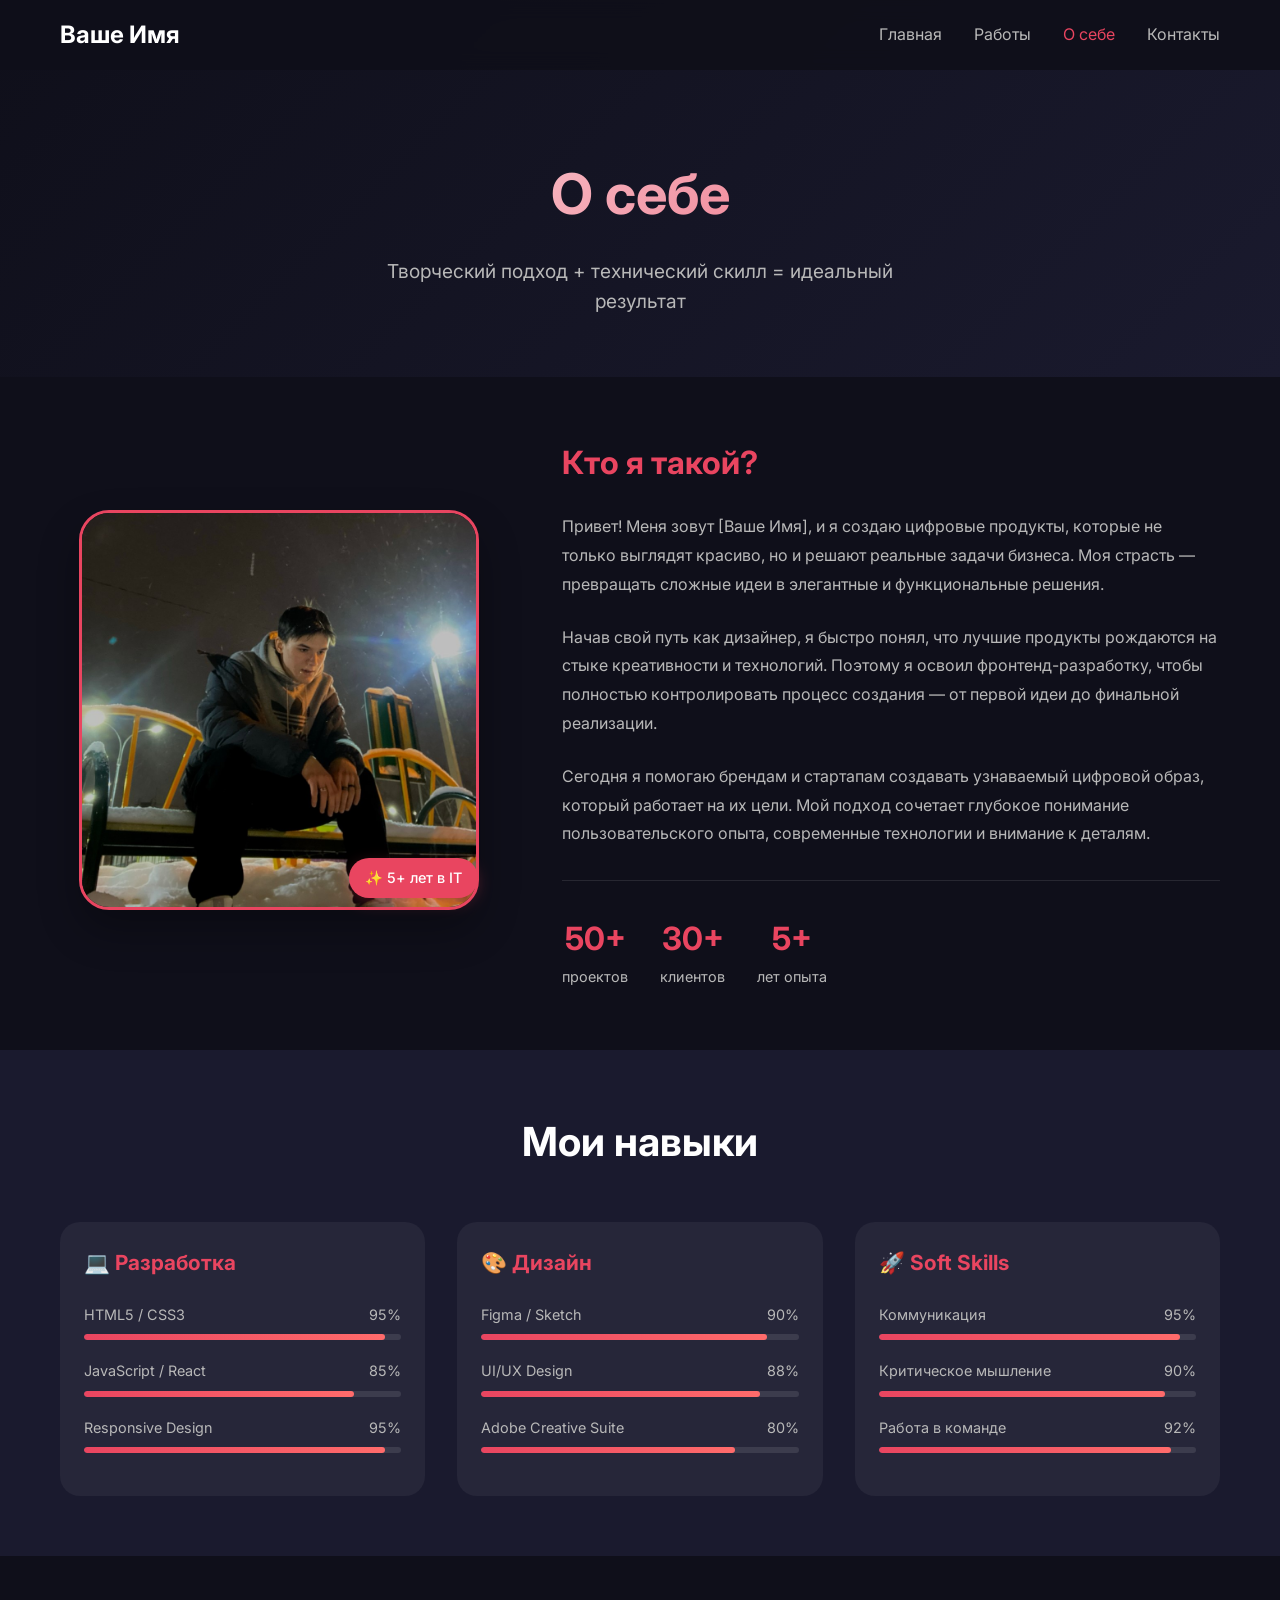
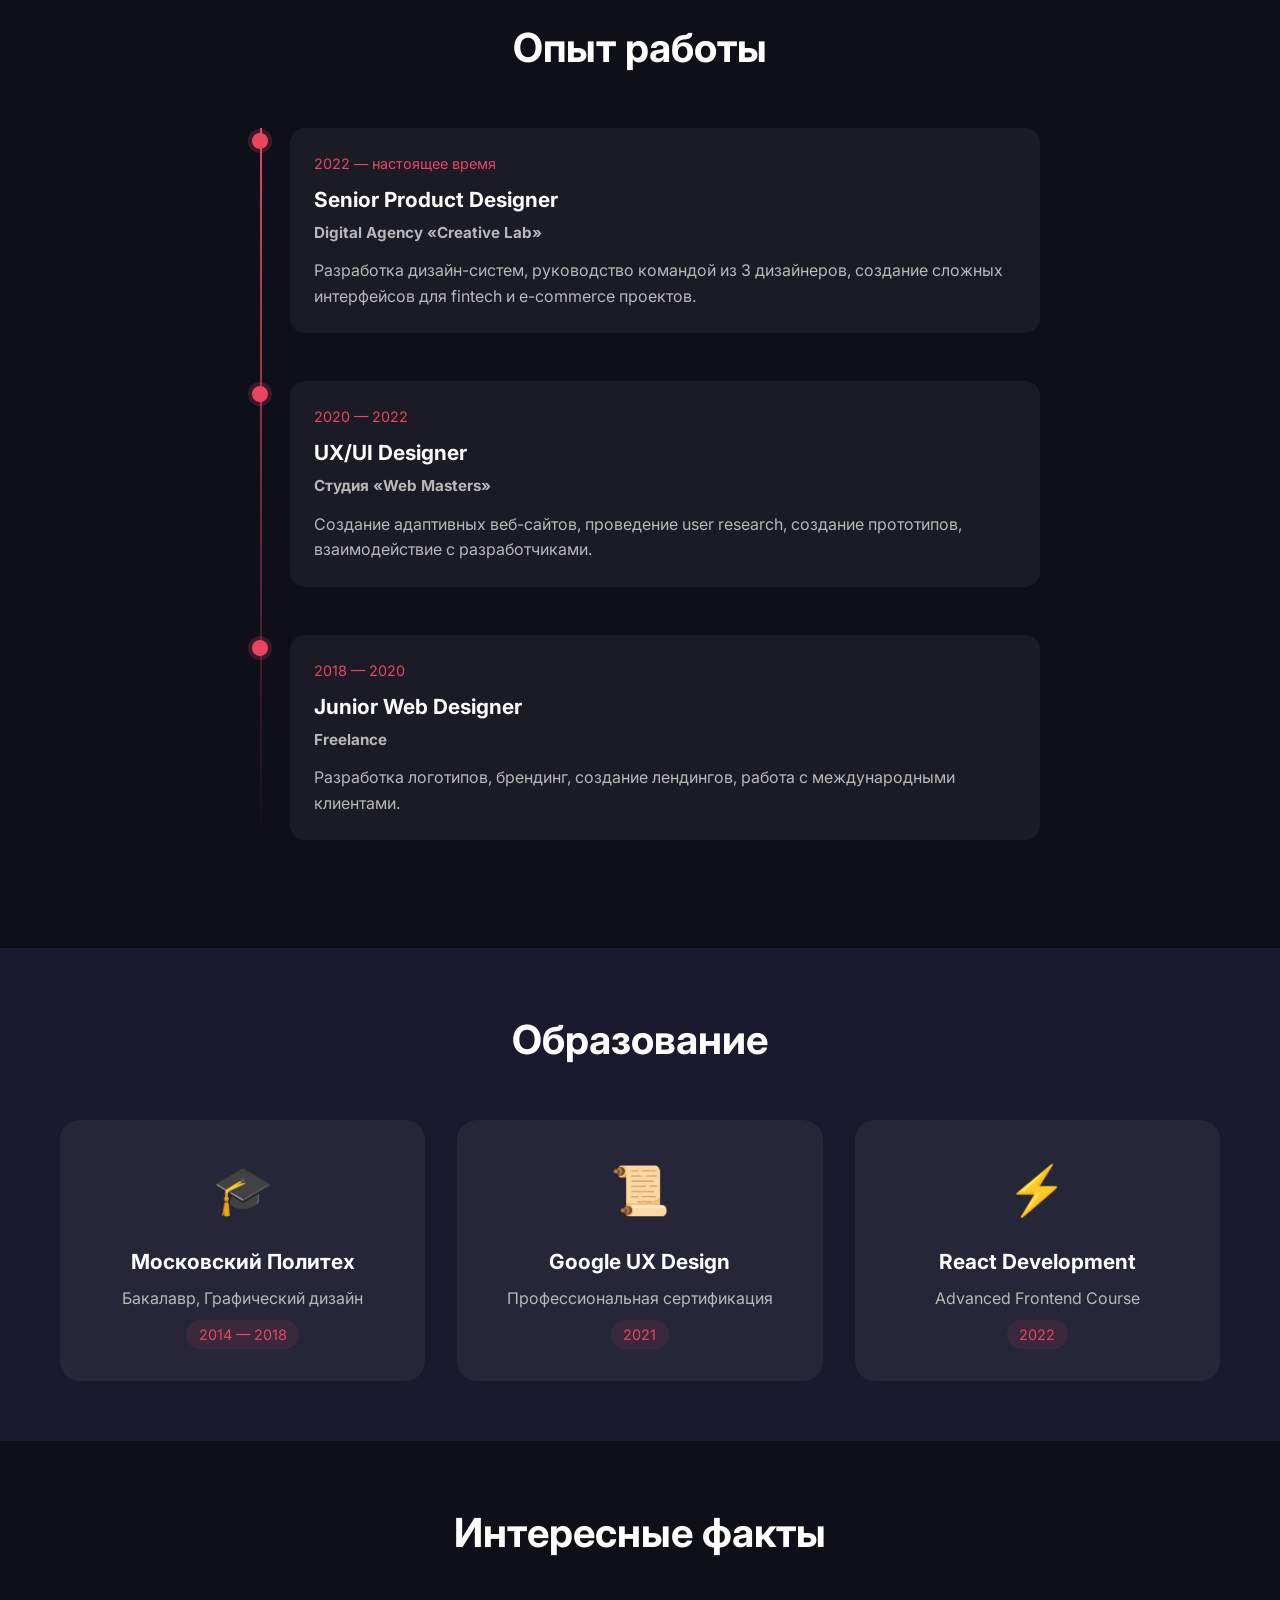
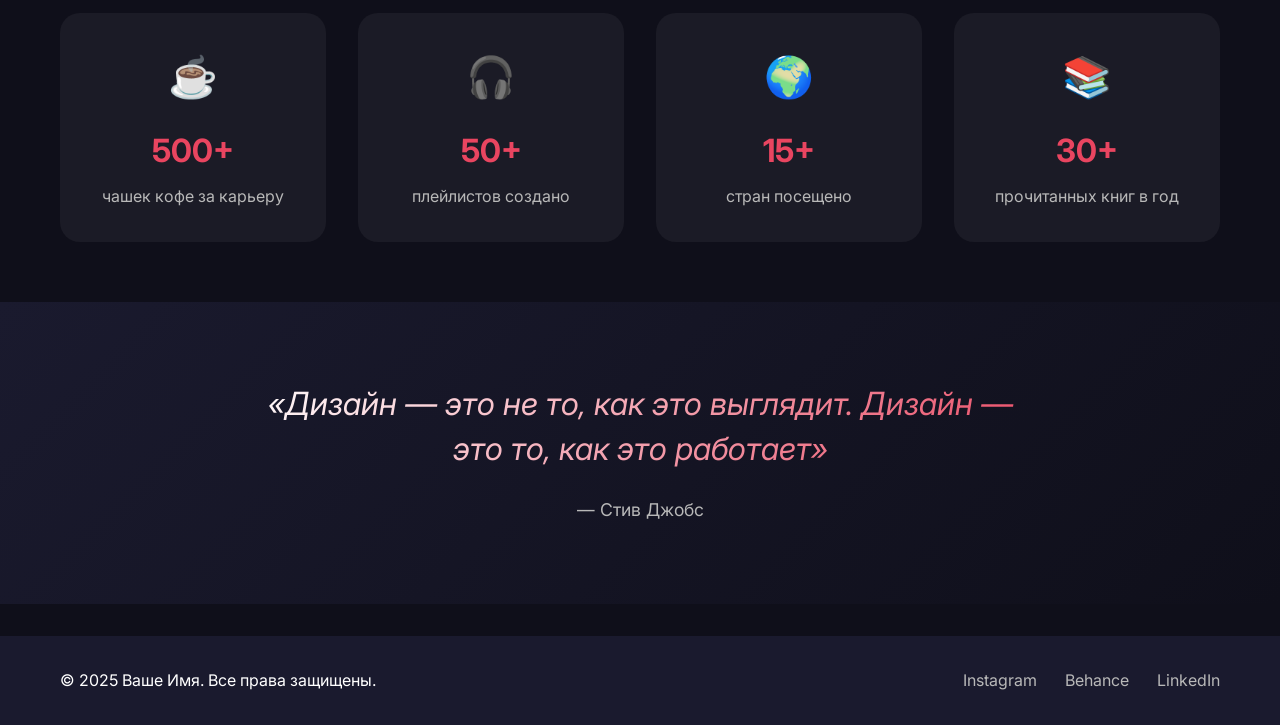
==== about.html @ 7b373ef4 "add page about" ====
<!DOCTYPE html>
<html lang="ru">
<head>
    <meta charset="UTF-8">
    <meta name="viewport" content="width=device-width, initial-scale=1.0">
    <title>О себе | Ваше портфолио</title>
    <link rel="stylesheet" href="css/style.css">
    <link href="https://fonts.googleapis.com/css2?family=Inter:wght@300;400;500;600;700&display=swap" rel="stylesheet">
</head>
<body>
    <!-- Навигация -->
    <nav class="navbar">
        <div class="container">
            <div class="nav-brand">
                <a href="index.html">Ваше Имя</a>
            </div>
            <ul class="nav-menu">
                <li><a href="index.html">Главная</a></li>
                <li><a href="portfolio.html">Работы</a></li>
                <li><a href="about.html" class="active">О себе</a></li>
                <li><a href="contacts.html">Контакты</a></li>
            </ul>
            <div class="hamburger">
                <span></span>
                <span></span>
                <span></span>
            </div>
        </div>
    </nav>

    <!-- Заголовок страницы -->
    <section class="page-header">
        <div class="container">
            <h1 class="page-title animate-text">О себе</h1>
            <p class="page-subtitle animate-text-delay">Творческий подход + технический скилл = идеальный результат</p>
        </div>
    </section>

    <!-- Биография -->
    <section class="about-bio">
        <div class="container">
            <div class="bio-grid">
                <div class="bio-image">
                    <img src="images/avatar.jpg" alt="Ваше фото">
                    <div class="bio-badge">
                        <span>✨ 5+ лет в IT</span>
                    </div>
                </div>
                <div class="bio-text">
                    <h2>Кто я такой?</h2>
                    <p>Привет! Меня зовут [Ваше Имя], и я создаю цифровые продукты, которые не только выглядят красиво, но и решают реальные задачи бизнеса. Моя страсть — превращать сложные идеи в элегантные и функциональные решения.</p>
                    <p>Начав свой путь как дизайнер, я быстро понял, что лучшие продукты рождаются на стыке креативности и технологий. Поэтому я освоил фронтенд-разработку, чтобы полностью контролировать процесс создания — от первой идеи до финальной реализации.</p>
                    <p>Сегодня я помогаю брендам и стартапам создавать узнаваемый цифровой образ, который работает на их цели. Мой подход сочетает глубокое понимание пользовательского опыта, современные технологии и внимание к деталям.</p>

                    <div class="bio-stats">
                        <div class="bio-stat">
                            <span class="bio-stat-number">50+</span>
                            <span class="bio-stat-label">проектов</span>
                        </div>
                        <div class="bio-stat">
                            <span class="bio-stat-number">30+</span>
                            <span class="bio-stat-label">клиентов</span>
                        </div>
                        <div class="bio-stat">
                            <span class="bio-stat-number">5+</span>
                            <span class="bio-stat-label">лет опыта</span>
                        </div>
                    </div>
                </div>
            </div>
        </div>
    </section>

    <!-- Навыки -->
    <section class="skills-section">
        <div class="container">
            <h2 class="section-title">Мои навыки</h2>
            <div class="skills-container">
                <div class="skills-category">
                    <h3>💻 Разработка</h3>
                    <div class="skill-item">
                        <div class="skill-info">
                            <span>HTML5 / CSS3</span>
                            <span>95%</span>
                        </div>
                        <div class="skill-bar">
                            <div class="skill-progress" style="width: 95%"></div>
                        </div>
                    </div>
                    <div class="skill-item">
                        <div class="skill-info">
                            <span>JavaScript / React</span>
                            <span>85%</span>
                        </div>
                        <div class="skill-bar">
                            <div class="skill-progress" style="width: 85%"></div>
                        </div>
                    </div>
                    <div class="skill-item">
                        <div class="skill-info">
                            <span>Responsive Design</span>
                            <span>95%</span>
                        </div>
                        <div class="skill-bar">
                            <div class="skill-progress" style="width: 95%"></div>
                        </div>
                    </div>
                </div>

                <div class="skills-category">
                    <h3>🎨 Дизайн</h3>
                    <div class="skill-item">
                        <div class="skill-info">
                            <span>Figma / Sketch</span>
                            <span>90%</span>
                        </div>
                        <div class="skill-bar">
                            <div class="skill-progress" style="width: 90%"></div>
                        </div>
                    </div>
                    <div class="skill-item">
                        <div class="skill-info">
                            <span>UI/UX Design</span>
                            <span>88%</span>
                        </div>
                        <div class="skill-bar">
                            <div class="skill-progress" style="width: 88%"></div>
                        </div>
                    </div>
                    <div class="skill-item">
                        <div class="skill-info">
                            <span>Adobe Creative Suite</span>
                            <span>80%</span>
                        </div>
                        <div class="skill-bar">
                            <div class="skill-progress" style="width: 80%"></div>
                        </div>
                    </div>
                </div>

                <div class="skills-category">
                    <h3>🚀 Soft Skills</h3>
                    <div class="skill-item">
                        <div class="skill-info">
                            <span>Коммуникация</span>
                            <span>95%</span>
                        </div>
                        <div class="skill-bar">
                            <div class="skill-progress" style="width: 95%"></div>
                        </div>
                    </div>
                    <div class="skill-item">
                        <div class="skill-info">
                            <span>Критическое мышление</span>
                            <span>90%</span>
                        </div>
                        <div class="skill-bar">
                            <div class="skill-progress" style="width: 90%"></div>
                        </div>
                    </div>
                    <div class="skill-item">
                        <div class="skill-info">
                            <span>Работа в команде</span>
                            <span>92%</span>
                        </div>
                        <div class="skill-bar">
                            <div class="skill-progress" style="width: 92%"></div>
                        </div>
                    </div>
                </div>
            </div>
        </div>
    </section>

    <!-- Опыт работы -->
    <section class="experience-section">
        <div class="container">
            <h2 class="section-title">Опыт работы</h2>
            <div class="timeline">
                <div class="timeline-item">
                    <div class="timeline-dot"></div>
                    <div class="timeline-content">
                        <div class="timeline-date">2022 — настоящее время</div>
                        <h3>Senior Product Designer</h3>
                        <h4>Digital Agency «Creative Lab»</h4>
                        <p>Разработка дизайн-систем, руководство командой из 3 дизайнеров, создание сложных интерфейсов для fintech и e-commerce проектов.</p>
                    </div>
                </div>

                <div class="timeline-item">
                    <div class="timeline-dot"></div>
                    <div class="timeline-content">
                        <div class="timeline-date">2020 — 2022</div>
                        <h3>UX/UI Designer</h3>
                        <h4>Студия «Web Masters»</h4>
                        <p>Создание адаптивных веб-сайтов, проведение user research, создание прототипов, взаимодействие с разработчиками.</p>
                    </div>
                </div>

                <div class="timeline-item">
                    <div class="timeline-dot"></div>
                    <div class="timeline-content">
                        <div class="timeline-date">2018 — 2020</div>
                        <h3>Junior Web Designer</h3>
                        <h4>Freelance</h4>
                        <p>Разработка логотипов, брендинг, создание лендингов, работа с международными клиентами.</p>
                    </div>
                </div>
            </div>
        </div>
    </section>

    <!-- Образование и сертификаты -->
    <section class="education-section">
        <div class="container">
            <h2 class="section-title">Образование</h2>
            <div class="education-grid">
                <div class="education-card">
                    <div class="education-icon">🎓</div>
                    <h3>Московский Политех</h3>
                    <p>Бакалавр, Графический дизайн</p>
                    <span class="education-year">2014 — 2018</span>
                </div>
                <div class="education-card">
                    <div class="education-icon">📜</div>
                    <h3>Google UX Design</h3>
                    <p>Профессиональная сертификация</p>
                    <span class="education-year">2021</span>
                </div>
                <div class="education-card">
                    <div class="education-icon">⚡</div>
                    <h3>React Development</h3>
                    <p>Advanced Frontend Course</p>
                    <span class="education-year">2022</span>
                </div>
            </div>
        </div>
    </section>

    <!-- Интересные факты -->
    <section class="facts-section">
        <div class="container">
            <h2 class="section-title">Интересные факты</h2>
            <div class="facts-grid">
                <div class="fact-card">
                    <div class="fact-icon">☕</div>
                    <div class="fact-number">500+</div>
                    <p>чашек кофе за карьеру</p>
                </div>
                <div class="fact-card">
                    <div class="fact-icon">🎧</div>
                    <div class="fact-number">50+</div>
                    <p>плейлистов создано</p>
                </div>
                <div class="fact-card">
                    <div class="fact-icon">🌍</div>
                    <div class="fact-number">15+</div>
                    <p>стран посещено</p>
                </div>
                <div class="fact-card">
                    <div class="fact-icon">📚</div>
                    <div class="fact-number">30+</div>
                    <p>прочитанных книг в год</p>
                </div>
            </div>
        </div>
    </section>

    <!-- Цитата -->
    <section class="quote-section">
        <div class="container">
            <div class="quote-block">
                <p class="quote-text">«Дизайн — это не то, как это выглядит. Дизайн — это то, как это работает»</p>
                <p class="quote-author">— Стив Джобс</p>
            </div>
        </div>
    </section>

    <!-- Подвал -->
    <footer class="footer">
        <div class="container">
            <div class="footer-content">
                <p>&copy; 2025 Ваше Имя. Все права защищены.</p>
                <div class="social-links">
                    <a href="#" target="_blank">Instagram</a>
                    <a href="#" target="_blank">Behance</a>
                    <a href="#" target="_blank">LinkedIn</a>
                </div>
            </div>
        </div>
    </footer>

    <script src="js/main.js"></script>
</body>
</html>
---- css/style.css ----
* {
    margin: 0;
    padding: 0;
    box-sizing: border-box;
}

:root {
    --primary-dark: #1a1a2e;
    --primary-light: #16213e;
    --accent: #e94560;
    --accent-light: #ff6b6b;
    --text-primary: #ffffff;
    --text-secondary: #b8b8b8;
    --bg-dark: #0f0f1a;
    --bg-card: rgba(255, 255, 255, 0.05);
}

body {
    font-family: 'Inter', sans-serif;
    background: var(--bg-dark);
    color: var(--text-primary);
    line-height: 1.6;
    overflow-x: hidden;
}

.container {
    max-width: 1200px;
    margin: 0 auto;
    padding: 0 20px;
}

/* ========== НАВИГАЦИЯ ========== */
.navbar {
    position: fixed;
    top: 0;
    width: 100%;
    background: rgba(15, 15, 26, 0.95);
    backdrop-filter: blur(10px);
    z-index: 1000;
    padding: 1rem 0;
}

    .navbar .container {
        display: flex;
        justify-content: space-between;
        align-items: center;
    }

.nav-brand a {
    color: var(--text-primary);
    font-size: 1.5rem;
    font-weight: 700;
    text-decoration: none;
}

.nav-menu {
    display: flex;
    list-style: none;
    gap: 2rem;
}

    .nav-menu a {
        color: var(--text-secondary);
        text-decoration: none;
        transition: color 0.3s ease;
    }

        .nav-menu a:hover,
        .nav-menu a.active {
            color: var(--accent);
        }

.hamburger {
    display: none;
    flex-direction: column;
    cursor: pointer;
}

    .hamburger span {
        width: 25px;
        height: 3px;
        background: var(--text-primary);
        margin: 3px 0;
        transition: 0.3s;
    }

/* ========== ГЕРОЙ СЕКЦИЯ ========== */
.hero {
    min-height: 100vh;
    display: flex;
    align-items: center;
    padding-top: 80px;
    background: linear-gradient(135deg, var(--bg-dark) 0%, var(--primary-dark) 100%);
    position: relative;
    overflow: hidden;
}

    /* Декоративный фон */
    .hero::before {
        content: '';
        position: absolute;
        width: 300px;
        height: 300px;
        background: radial-gradient(circle, var(--accent) 0%, transparent 70%);
        opacity: 0.05;
        top: -150px;
        right: -150px;
        border-radius: 50%;
    }

    .hero::after {
        content: '';
        position: absolute;
        width: 500px;
        height: 500px;
        background: radial-gradient(circle, var(--accent) 0%, transparent 70%);
        opacity: 0.03;
        bottom: -250px;
        left: -250px;
        border-radius: 50%;
    }

.hero-content {
    display: grid;
    grid-template-columns: 1fr 1fr;
    gap: 4rem;
    align-items: center;
    position: relative;
    z-index: 1;
}

/* Бейдж */
.hero-badge {
    display: inline-block;
    margin-bottom: 1.5rem;
}

    .hero-badge span {
        background: rgba(233, 69, 96, 0.15);
        padding: 0.5rem 1rem;
        border-radius: 50px;
        font-size: 0.9rem;
        color: var(--accent);
        border: 1px solid rgba(233, 69, 96, 0.3);
    }

.hero-text h1 {
    font-size: 3.5rem;
    margin-bottom: 1rem;
}

.highlight {
    color: var(--accent);
    position: relative;
    display: inline-block;
}

    .highlight::after {
        content: '';
        position: absolute;
        bottom: 5px;
        left: 0;
        width: 100%;
        height: 8px;
        background: var(--accent);
        opacity: 0.3;
        border-radius: 4px;
    }

.hero-text h2 {
    font-size: 1.8rem;
    color: var(--text-secondary);
    margin-bottom: 1rem;
}

.hero-text p {
    font-size: 1.2rem;
    color: var(--text-secondary);
    margin-bottom: 2rem;
    line-height: 1.6;
}

/* Информация */
.hero-info {
    display: flex;
    gap: 2rem;
    flex-wrap: wrap;
    margin-bottom: 2rem;
    padding: 1rem 0;
    border-top: 1px solid rgba(255, 255, 255, 0.1);
    border-bottom: 1px solid rgba(255, 255, 255, 0.1);
}

.info-item {
    display: flex;
    gap: 0.5rem;
    font-size: 0.95rem;
}

.info-label {
    color: var(--text-secondary);
}

.info-value {
    color: var(--text-primary);
    font-weight: 500;
}

.status {
    color: #4caf50;
    position: relative;
    padding-left: 1rem;
}

    .status::before {
        content: '';
        position: absolute;
        left: 0;
        top: 50%;
        transform: translateY(-50%);
        width: 6px;
        height: 6px;
        background: #4caf50;
        border-radius: 50%;
        animation: pulse 2s infinite;
    }

@keyframes pulse {
    0% {
        box-shadow: 0 0 0 0 rgba(76, 175, 80, 0.7);
    }

    70% {
        box-shadow: 0 0 0 6px rgba(76, 175, 80, 0);
    }

    100% {
        box-shadow: 0 0 0 0 rgba(76, 175, 80, 0);
    }
}

/* Фото */
.hero-image {
    position: relative;
    display: flex;
    justify-content: center;
    align-items: center;
}

.image-wrapper {
    position: relative;
    display: inline-block;
}

.profile-image {
    width: 100%;
    max-width: 500px;
    height: auto;
    border-radius: 50%;
    box-shadow: 0 20px 40px rgba(0, 0, 0, 0.4);
    border: 4px solid var(--accent);
    transition: transform 0.3s ease, box-shadow 0.3s ease;
    position: relative;
    z-index: 2;
}

    .profile-image:hover {
        transform: scale(1.02);
        box-shadow: 0 25px 50px rgba(233, 69, 96, 0.2);
    }

.status-ring {
    position: absolute;
    top: 50%;
    left: 50%;
    transform: translate(-50%, -50%);
    width: calc(100% + 20px);
    height: calc(100% + 20px);
    border-radius: 50%;
    border: 2px solid rgba(233, 69, 96, 0.3);
    animation: ringPulse 2s infinite;
    pointer-events: none;
}

@keyframes ringPulse {
    0% {
        transform: translate(-50%, -50%) scale(1);
        opacity: 1;
    }

    100% {
        transform: translate(-50%, -50%) scale(1.1);
        opacity: 0;
    }
}

/* Плавающие элементы */
.floating-elements {
    position: absolute;
    top: 0;
    left: 0;
    width: 100%;
    height: 100%;
    pointer-events: none;
}

.float-item {
    position: absolute;
    font-size: 2rem;
    animation: float 3s ease-in-out infinite;
    opacity: 0.6;
}

@keyframes float {
    0%, 100% {
        transform: translateY(0) rotate(0deg);
    }

    50% {
        transform: translateY(-15px) rotate(5deg);
    }
}

/* Социальные ссылки в герое */
.hero-social {
    display: flex;
    padding: 16px;
    align-items: center;
    gap: 1rem;
    flex-wrap: wrap;
}

.social-label {
    color: var(--text-secondary);
    font-size: 0.9rem;
}

.social-icons {
    display: flex;
    gap: 1rem;
}

.social-icon {
    width: 36px;
    height: 36px;
    display: flex;
    align-items: center;
    justify-content: center;
    background: rgba(255, 255, 255, 0.1);
    border-radius: 50%;
    transition: all 0.3s ease;
    color: var(--text-primary);
}

    .social-icon:hover {
        background: var(--accent);
        transform: translateY(-3px);
    }

/* Скролл индикатор */
.scroll-indicator {
    position: absolute;
    bottom: 30px;
    left: 50%;
    transform: translateX(-50%);
    text-align: center;
    z-index: 1;
}

    .scroll-indicator span {
        display: block;
        font-size: 0.8rem;
        color: var(--text-secondary);
        margin-bottom: 8px;
    }

.scroll-mouse {
    width: 26px;
    height: 40px;
    border: 2px solid var(--text-secondary);
    border-radius: 20px;
    margin: 0 auto;
    position: relative;
}

.scroll-wheel {
    width: 4px;
    height: 8px;
    background: var(--accent);
    border-radius: 2px;
    position: absolute;
    top: 8px;
    left: 50%;
    transform: translateX(-50%);
    animation: scrollWheel 2s infinite;
}

@keyframes scrollWheel {
    0% {
        opacity: 1;
        transform: translateX(-50%) translateY(0);
    }

    100% {
        opacity: 0;
        transform: translateX(-50%) translateY(15px);
    }
}

/* ========== КНОПКИ ========== */
.btn {
    display: inline-flex;
    align-items: center;
    gap: 0.5rem;
    padding: 12px 30px;
    border-radius: 8px;
    text-decoration: none;
    font-weight: 500;
    transition: all 0.3s ease;
    margin-right: 1rem;
}

.btn-primary {
    background: var(--accent);
    color: var(--text-primary);
}

    .btn-primary:hover {
        background: var(--accent-light);
        transform: translateY(-2px);
        box-shadow: 0 5px 15px rgba(233, 69, 96, 0.3);
    }

.btn-icon {
    transition: transform 0.3s ease;
}

.btn-primary:hover .btn-icon {
    transform: translateX(5px);
}

.btn-secondary {
    border: 2px solid var(--accent);
    color: var(--text-primary);
    background: transparent;
}

    .btn-secondary:hover {
        background: var(--accent);
        transform: translateY(-2px);
    }

/* ========== СТАТИСТИКА ========== */
.highlights {
    padding: 4rem 0;
    background: var(--primary-dark);
}

.stats-grid {
    display: grid;
    grid-template-columns: repeat(auto-fit, minmax(200px, 1fr));
    gap: 2rem;
    text-align: center;
}

.stat-card {
    padding: 2rem;
    background: var(--bg-card);
    border-radius: 10px;
    transition: transform 0.3s ease;
}

    .stat-card:hover {
        transform: translateY(-5px);
    }

.stat-number {
    font-size: 2.5rem;
    font-weight: 700;
    color: var(--accent);
}

.stat-label {
    color: var(--text-secondary);
    margin-top: 0.5rem;
}

/* ========== РАБОТЫ ========== */
.recent-works {
    padding: 5rem 0;
}

.section-title {
    text-align: center;
    font-size: 2.5rem;
    margin-bottom: 3rem;
    color: var(--text-primary);
}

.works-grid {
    display: grid;
    grid-template-columns: repeat(auto-fit, minmax(300px, 1fr));
    gap: 2rem;
}

.work-card {
    background: var(--bg-card);
    border-radius: 10px;
    overflow: hidden;
    transition: transform 0.3s ease;
}

    .work-card:hover {
        transform: translateY(-5px);
    }

.work-image img {
    width: 100%;
    height: 250px;
    object-fit: cover;
}

.work-info {
    padding: 1.5rem;
}

    .work-info h3 {
        margin-bottom: 0.5rem;
    }

    .work-info p {
        color: var(--text-secondary);
        margin-bottom: 1rem;
    }

.work-link {
    color: var(--accent);
    text-decoration: none;
    font-weight: 500;
}

/* ========== ФУТЕР ========== */
.footer {
    background: var(--primary-dark);
    padding: 2rem 0;
    margin-top: 2rem;
}

.footer-content {
    display: flex;
    justify-content: space-between;
    align-items: center;
    flex-wrap: wrap;
    gap: 1rem;
}

.social-links a {
    color: var(--text-secondary);
    text-decoration: none;
    margin-left: 1.5rem;
    transition: color 0.3s ease;
}

    .social-links a:hover {
        color: var(--accent);
    }

/* ========== АНИМАЦИИ ========== */
@keyframes fadeInUp {
    from {
        opacity: 0;
        transform: translateY(30px);
    }

    to {
        opacity: 1;
        transform: translateY(0);
    }
}

.animate-text {
    animation: fadeInUp 0.8s ease forwards;
}

.animate-text-delay {
    animation: fadeInUp 0.8s ease 0.2s forwards;
    opacity: 0;
    animation-fill-mode: forwards;
}

.animate-text-delay-2 {
    animation: fadeInUp 0.8s ease 0.4s forwards;
    opacity: 0;
    animation-fill-mode: forwards;
}

/* ========== АДАПТИВНОСТЬ ========== */
@media (max-width: 968px) {
    .hero-content {
        grid-template-columns: 1fr;
        gap: 3rem;
        text-align: center;
    }

    .hero-text h1 {
        font-size: 2.8rem;
    }

    .hero-text h2 {
        font-size: 1.5rem;
    }

    .hero-info {
        justify-content: center;
    }

    .hero-buttons {
        justify-content: center;
    }

    .hero-social {
        justify-content: center;
    }

    .profile-image {
        max-width: 380px;
    }

    .floating-elements {
        display: none;
    }
}

@media (max-width: 768px) {
    .nav-menu {
        position: fixed;
        left: -100%;
        top: 70px;
        flex-direction: column;
        background: var(--bg-dark);
        width: 100%;
        text-align: center;
        transition: 0.3s;
        padding: 2rem 0;
        gap: 1.5rem;
    }

        .nav-menu.active {
            left: 0;
        }

    .hamburger {
        display: flex;
    }

    .hero-content {
        gap: 2rem;
    }

    .hero-text h1 {
        font-size: 2.5rem;
    }

    .hero-text h2 {
        font-size: 1.4rem;
    }

    .hero-text p {
        font-size: 1rem;
    }

    .hero-info {
        flex-direction: column;
        align-items: center;
        gap: 0.8rem;
    }

    .profile-image {
        max-width: 350px;
    }

    .hero-buttons {
        display: flex;
        flex-direction: column;
        gap: 1rem;
        align-items: center;
    }

    .btn {
        margin-right: 0;
        width: 200px;
        text-align: center;
        justify-content: center;
    }

    .scroll-indicator {
        display: none;
    }

    .footer-content {
        flex-direction: column;
        text-align: center;
    }

    .social-links a {
        margin: 0 0.75rem;
    }
}

@media (max-width: 480px) {
    .profile-image {
        max-width: 280px;
    }

    .hero-text h1 {
        font-size: 2rem;
    }

    .hero-text h2 {
        font-size: 1.2rem;
    }
    
    .section-title {
        font-size: 2rem;
    }
}
/* Фиксируем высоту для картинок, чтобы не было провисаний */
.work-image {
    position: relative;
    background: var(--bg-card);
    overflow: hidden;
}

    .work-image img {
        width: 100%;
        height: 250px;
        object-fit: cover;
        display: block;
        transition: transform 0.5s ease;
    }

    /* Скелетон загрузки */
    .work-image.loading {
        background: linear-gradient(90deg, var(--bg-card) 0%, rgba(255,255,255,0.1) 50%, var(--bg-card) 100%);
        background-size: 200% 100%;
        animation: shimmer 1.5s infinite;
    }

@keyframes shimmer {
    0% {
        background-position: 200% 0;
    }

    100% {
        background-position: -200% 0;
    }
}
/* ========== СТРАНИЦА КОНТАКТОВ ========== */
.page-header {
    padding: 150px 0 60px;
    text-align: center;
    background: linear-gradient(135deg, var(--bg-dark) 0%, var(--primary-dark) 100%);
}

.page-title {
    font-size: 3.5rem;
    margin-bottom: 1rem;
    background: linear-gradient(135deg, var(--text-primary), var(--accent));
    -webkit-background-clip: text;
    background-clip: text;
    color: transparent;
}

.page-subtitle {
    font-size: 1.2rem;
    color: var(--text-secondary);
    max-width: 600px;
    margin: 0 auto;
}

.contacts-section {
    padding: 80px 0;
}

.contacts-grid {
    display: grid;
    grid-template-columns: 1fr 1.5fr;
    gap: 4rem;
}

/* Контактные карточки */
.contacts-info {
    display: flex;
    flex-direction: column;
    gap: 2rem;
}

.info-card {
    background: var(--bg-card);
    border-radius: 20px;
    padding: 1.8rem;
    transition: all 0.3s ease;
    backdrop-filter: blur(10px);
    border: 1px solid rgba(255, 255, 255, 0.05);
}

    .info-card:hover {
        transform: translateY(-5px);
        border-color: rgba(233, 69, 96, 0.3);
        box-shadow: 0 10px 30px rgba(0, 0, 0, 0.2);
    }

.info-icon {
    font-size: 2.5rem;
    margin-bottom: 1rem;
}

.info-card h3 {
    font-size: 1.4rem;
    margin-bottom: 0.8rem;
    color: var(--accent);
}

.info-card p, .info-card a {
    color: var(--text-secondary);
    text-decoration: none;
    line-height: 1.6;
}

    .info-card a:hover {
        color: var(--accent);
    }

.contacts-social {
    display: flex;
    flex-wrap: wrap;
    gap: 1rem;
    margin-top: 0.5rem;
}

.contact-social-link {
    background: rgba(255, 255, 255, 0.05);
    padding: 0.4rem 1rem;
    border-radius: 30px;
    font-size: 0.9rem;
    transition: all 0.3s ease;
}

    .contact-social-link:hover {
        background: var(--accent);
        color: white !important;
    }

/* Форма */
.contact-form-wrapper {
    background: var(--bg-card);
    border-radius: 30px;
    padding: 2.5rem;
    backdrop-filter: blur(10px);
    border: 1px solid rgba(255, 255, 255, 0.05);
}

.contact-form h2 {
    font-size: 2rem;
    margin-bottom: 2rem;
    text-align: center;
}

.form-group {
    position: relative;
    margin-bottom: 2rem;
}

    .form-group input,
    .form-group textarea {
        width: 100%;
        padding: 1rem 0.5rem 0.5rem;
        background: transparent;
        border: none;
        border-bottom: 2px solid rgba(255, 255, 255, 0.1);
        color: var(--text-primary);
        font-size: 1rem;
        transition: all 0.3s ease;
        outline: none;
    }

    .form-group textarea {
        resize: vertical;
        min-height: 80px;
    }

    .form-group label {
        position: absolute;
        left: 0.5rem;
        top: 1rem;
        color: var(--text-secondary);
        font-size: 1rem;
        transition: all 0.3s ease;
        pointer-events: none;
    }

    .form-group input:focus ~ label,
    .form-group input:valid ~ label,
    .form-group textarea:focus ~ label,
    .form-group textarea:valid ~ label {
        top: -0.5rem;
        font-size: 0.8rem;
        color: var(--accent);
    }

    .form-group input:focus,
    .form-group textarea:focus {
        border-bottom-color: var(--accent);
    }

.submit-btn {
    width: 100%;
    justify-content: center;
    margin-top: 1rem;
}

.form-note {
    text-align: center;
    font-size: 0.8rem;
    color: var(--text-secondary);
    margin-top: 1rem;
}

/* Карта */
.map-section {
    padding: 40px 0 80px;
}

.map-wrapper {
    border-radius: 20px;
    overflow: hidden;
    box-shadow: 0 20px 40px rgba(0, 0, 0, 0.3);
    border: 1px solid rgba(255, 255, 255, 0.1);
}

.map-placeholder {
    background: var(--primary-dark);
    height: 400px;
    display: flex;
    flex-direction: column;
    align-items: center;
    justify-content: center;
    gap: 1rem;
    color: var(--text-secondary);
}

    .map-placeholder span {
        font-size: 4rem;
        opacity: 0.5;
    }

/* Адаптивность для контактов */
@media (max-width: 968px) {
    .contacts-grid {
        grid-template-columns: 1fr;
        gap: 3rem;
    }

    .page-title {
        font-size: 2.5rem;
    }

    .contact-form-wrapper {
        padding: 1.8rem;
    }
}

@media (max-width: 768px) {
    .page-header {
        padding: 120px 0 40px;
    }

    .page-title {
        font-size: 2rem;
    }

    .contacts-section {
        padding: 50px 0;
    }
}
/* ========== СТРАНИЦА ПОРТФОЛИО ========== */
.page-header {
    padding: 150px 0 60px;
    text-align: center;
    background: linear-gradient(135deg, var(--bg-dark) 0%, var(--primary-dark) 100%);
}

.page-title-portfolio {
    font-size: 3.5rem;
    margin-bottom: 1rem;
    background: linear-gradient( 270deg, var(--accent), #ff8c42, #ffffff, var(--accent-light), var(--accent) );
    background-size: 400% auto;
    -webkit-background-clip: text;
    background-clip: text;
    color: transparent;
    animation: shimmer 4s ease infinite;
}
@keyframes shimmer {
    0% {
        background-position: 0% 50%;
    }

    50% {
        background-position: 100% 50%;
    }

    100% {
        background-position: 0% 50%;
    }
}

.page-subtitle {
    font-size: 1.2rem;
    color: var(--text-secondary);
    max-width: 600px;
    margin: 0 auto;
}

/* Фильтр */
.portfolio-filter {
    padding: 40px 0 20px;
}

.filter-buttons {
    display: flex;
    justify-content: center;
    gap: 1rem;
    flex-wrap: wrap;
}

.filter-btn {
    background: transparent;
    border: 2px solid rgba(255, 255, 255, 0.1);
    padding: 0.6rem 1.5rem;
    border-radius: 50px;
    color: var(--text-secondary);
    font-size: 0.9rem;
    cursor: pointer;
    transition: all 0.3s ease;
    font-weight: 500;
}

    .filter-btn:hover {
        border-color: var(--accent);
        color: var(--accent);
    }

    .filter-btn.active {
        background: var(--accent);
        border-color: var(--accent);
        color: white;
    }

/* Портфолио сетка */
.portfolio-grid-section {
    padding: 40px 0 80px;
}

.portfolio-grid {
    display: grid;
    grid-template-columns: repeat(auto-fill, minmax(350px, 1fr));
    gap: 2rem;
}

.portfolio-item {
    transition: all 0.3s ease;
}

.portfolio-card {
    background: var(--bg-card);
    border-radius: 20px;
    overflow: hidden;
    transition: all 0.3s ease;
    cursor: pointer;
}

    .portfolio-card:hover {
        transform: translateY(-10px);
        box-shadow: 0 20px 40px rgba(0, 0, 0, 0.3);
    }

.portfolio-image {
    position: relative;
    overflow: hidden;
    aspect-ratio: 16 / 10;
}

    .portfolio-image img {
        width: 100%;
        height: 100%;
        object-fit: cover;
        transition: transform 0.5s ease;
    }

.portfolio-card:hover .portfolio-image img {
    transform: scale(1.1);
}

/* Оверлей при наведении */
.portfolio-overlay {
    position: absolute;
    top: 0;
    left: 0;
    width: 100%;
    height: 100%;
    background: linear-gradient(135deg, rgba(233, 69, 96, 0.95), rgba(26, 26, 46, 0.95));
    display: flex;
    align-items: center;
    justify-content: center;
    opacity: 0;
    transition: all 0.4s ease;
    backdrop-filter: blur(5px);
}

.portfolio-card:hover .portfolio-overlay {
    opacity: 1;
}

.overlay-content {
    text-align: center;
    padding: 2rem;
    transform: translateY(20px);
    transition: transform 0.4s ease;
}

.portfolio-card:hover .overlay-content {
    transform: translateY(0);
}

.project-category {
    display: inline-block;
    background: rgba(255, 255, 255, 0.2);
    padding: 0.3rem 1rem;
    border-radius: 50px;
    font-size: 0.8rem;
    margin-bottom: 1rem;
}

.overlay-content h3 {
    font-size: 1.5rem;
    margin-bottom: 0.8rem;
    color: white;
}

.overlay-content p {
    font-size: 0.9rem;
    color: rgba(255, 255, 255, 0.8);
    margin-bottom: 1.5rem;
    line-height: 1.5;
}

.project-link {
    display: inline-flex;
    align-items: center;
    gap: 0.5rem;
    color: white;
    text-decoration: none;
    font-weight: 500;
    padding: 0.5rem 1rem;
    border: 2px solid white;
    border-radius: 50px;
    transition: all 0.3s ease;
}

    .project-link:hover {
        background: white;
        color: var(--accent);
        gap: 0.8rem;
    }

    .project-link span {
        transition: transform 0.3s ease;
    }

    .project-link:hover span {
        transform: translateX(5px);
    }

/* Информация под карточкой */
.portfolio-info {
    padding: 1.2rem;
    text-align: center;
}

    .portfolio-info h3 {
        font-size: 1.2rem;
        margin-bottom: 0.3rem;
    }

    .portfolio-info p {
        color: var(--text-secondary);
        font-size: 0.9rem;
    }

/* Анимация появления */
.portfolio-item {
    animation: fadeInUp 0.6s ease forwards;
}

/* Адаптивность */
@media (max-width: 768px) {
    .page-header {
        padding: 120px 0 40px;
    }

    .page-title {
        font-size: 2.5rem;
    }

    .portfolio-grid {
        grid-template-columns: repeat(auto-fill, minmax(280px, 1fr));
        gap: 1.5rem;
    }

    .filter-btn {
        padding: 0.4rem 1rem;
        font-size: 0.8rem;
    }

    .overlay-content h3 {
        font-size: 1.2rem;
    }

    .overlay-content p {
        font-size: 0.8rem;
    }
}

@media (max-width: 480px) {
    .portfolio-grid {
        grid-template-columns: 1fr;
    }

    .page-title {
        font-size: 2rem;
    }
}
/* ========== СТРАНИЦА "О СЕБЕ" ========== */

/* Биография */
.about-bio {
    padding: 60px 0;
}

.bio-grid {
    display: grid;
    grid-template-columns: 1fr 1.5fr;
    gap: 4rem;
    align-items: center;
}

.bio-image {
    position: relative;
    text-align: center;
}

    .bio-image img {
        width: 100%;
        max-width: 400px;
        border-radius: 30px;
        box-shadow: 0 20px 40px rgba(0, 0, 0, 0.3);
        border: 3px solid var(--accent);
        transition: transform 0.3s ease;
    }

        .bio-image img:hover {
            transform: scale(1.02);
        }

.bio-badge {
    position: absolute;
    bottom: 20px;
    right: 20px;
    background: var(--accent);
    padding: 0.5rem 1rem;
    border-radius: 50px;
    font-weight: 500;
    font-size: 0.9rem;
    box-shadow: 0 5px 15px rgba(233, 69, 96, 0.3);
}

.bio-text h2 {
    font-size: 2rem;
    margin-bottom: 1.5rem;
    color: var(--accent);
}

.bio-text p {
    color: var(--text-secondary);
    line-height: 1.8;
    margin-bottom: 1.5rem;
}

.bio-stats {
    display: flex;
    gap: 2rem;
    margin-top: 2rem;
    padding-top: 2rem;
    border-top: 1px solid rgba(255, 255, 255, 0.1);
}

.bio-stat {
    text-align: center;
}

.bio-stat-number {
    display: block;
    font-size: 2rem;
    font-weight: 700;
    color: var(--accent);
}

.bio-stat-label {
    color: var(--text-secondary);
    font-size: 0.9rem;
}

/* Навыки */
.skills-section {
    padding: 60px 0;
    background: var(--primary-dark);
}

.skills-container {
    display: grid;
    grid-template-columns: repeat(auto-fit, minmax(300px, 1fr));
    gap: 2rem;
}

.skills-category {
    background: var(--bg-card);
    padding: 1.5rem;
    border-radius: 20px;
    transition: transform 0.3s ease;
}

    .skills-category:hover {
        transform: translateY(-5px);
    }

    .skills-category h3 {
        font-size: 1.3rem;
        margin-bottom: 1.5rem;
        color: var(--accent);
    }

.skill-item {
    margin-bottom: 1.2rem;
}

.skill-info {
    display: flex;
    justify-content: space-between;
    margin-bottom: 0.5rem;
    color: var(--text-secondary);
    font-size: 0.9rem;
}

.skill-bar {
    width: 100%;
    height: 6px;
    background: rgba(255, 255, 255, 0.1);
    border-radius: 10px;
    overflow: hidden;
}

.skill-progress {
    height: 100%;
    background: linear-gradient(90deg, var(--accent), var(--accent-light));
    border-radius: 10px;
    animation: fillBar 1.5s ease forwards;
    transform-origin: left;
}

@keyframes fillBar {
    from {
        transform: scaleX(0);
    }

    to {
        transform: scaleX(1);
    }
}

/* Таймлайн */
.experience-section {
    padding: 60px 0;
}

.timeline {
    max-width: 800px;
    margin: 0 auto;
    position: relative;
}

    .timeline::before {
        content: '';
        position: absolute;
        left: 20px;
        top: 0;
        bottom: 0;
        width: 2px;
        background: linear-gradient(180deg, var(--accent), transparent);
    }

.timeline-item {
    position: relative;
    padding-left: 50px;
    margin-bottom: 3rem;
}

.timeline-dot {
    position: absolute;
    left: 12px;
    top: 5px;
    width: 16px;
    height: 16px;
    background: var(--accent);
    border-radius: 50%;
    box-shadow: 0 0 0 4px rgba(233, 69, 96, 0.2);
}

.timeline-content {
    background: var(--bg-card);
    padding: 1.5rem;
    border-radius: 15px;
    transition: transform 0.3s ease;
}

    .timeline-content:hover {
        transform: translateX(10px);
    }

.timeline-date {
    color: var(--accent);
    font-size: 0.9rem;
    margin-bottom: 0.5rem;
}

.timeline-content h3 {
    font-size: 1.3rem;
    margin-bottom: 0.3rem;
}

.timeline-content h4 {
    color: var(--text-secondary);
    font-size: 0.95rem;
    margin-bottom: 0.8rem;
}

.timeline-content p {
    color: var(--text-secondary);
    line-height: 1.6;
}

/* Образование */
.education-section {
    padding: 60px 0;
    background: var(--primary-dark);
}

.education-grid {
    display: grid;
    grid-template-columns: repeat(auto-fit, minmax(280px, 1fr));
    gap: 2rem;
}

.education-card {
    background: var(--bg-card);
    padding: 2rem;
    border-radius: 20px;
    text-align: center;
    transition: all 0.3s ease;
}

    .education-card:hover {
        transform: translateY(-5px);
        border-color: var(--accent);
        box-shadow: 0 10px 30px rgba(0, 0, 0, 0.2);
    }

.education-icon {
    font-size: 3rem;
    margin-bottom: 1rem;
}

.education-card h3 {
    font-size: 1.3rem;
    margin-bottom: 0.5rem;
}

.education-card p {
    color: var(--text-secondary);
    margin-bottom: 0.5rem;
}

.education-year {
    display: inline-block;
    color: var(--accent);
    font-size: 0.9rem;
    padding: 0.2rem 0.8rem;
    background: rgba(233, 69, 96, 0.1);
    border-radius: 20px;
}

/* Факты */
.facts-section {
    padding: 60px 0;
}

.facts-grid {
    display: grid;
    grid-template-columns: repeat(auto-fit, minmax(200px, 1fr));
    gap: 2rem;
    text-align: center;
}

.fact-card {
    background: var(--bg-card);
    padding: 2rem;
    border-radius: 20px;
    transition: all 0.3s ease;
}

    .fact-card:hover {
        transform: translateY(-5px);
        background: rgba(233, 69, 96, 0.1);
    }

.fact-icon {
    font-size: 2.5rem;
    margin-bottom: 1rem;
}

.fact-number {
    font-size: 2rem;
    font-weight: 700;
    color: var(--accent);
    margin-bottom: 0.5rem;
}

.fact-card p {
    color: var(--text-secondary);
}

/* Цитата */
.quote-section {
    padding: 80px 0;
    background: linear-gradient(135deg, var(--primary-dark), var(--bg-dark));
}

.quote-block {
    text-align: center;
    max-width: 800px;
    margin: 0 auto;
}

.quote-text {
    font-size: 2rem;
    line-height: 1.4;
    margin-bottom: 1.5rem;
    font-style: italic;
    background: linear-gradient(135deg, #fff, var(--accent));
    -webkit-background-clip: text;
    background-clip: text;
    color: transparent;
}

.quote-author {
    color: var(--text-secondary);
    font-size: 1.1rem;
}

/* Адаптивность */
@media (max-width: 968px) {
    .bio-grid {
        grid-template-columns: 1fr;
        gap: 2rem;
        text-align: center;
    }

    .bio-stats {
        justify-content: center;
    }

    .timeline::before {
        left: 15px;
    }

    .timeline-item {
        padding-left: 40px;
    }

    .timeline-dot {
        left: 8px;
        width: 12px;
        height: 12px;
    }
}

@media (max-width: 768px) {
    .bio-text h2 {
        font-size: 1.5rem;
    }

    .bio-stats {
        flex-direction: column;
        gap: 1rem;
        align-items: center;
    }

    .quote-text {
        font-size: 1.3rem;
    }

    .skills-container {
        grid-template-columns: 1fr;
    }

    .education-grid {
        grid-template-columns: 1fr;
    }

    .facts-grid {
        grid-template-columns: repeat(2, 1fr);
    }
}

@media (max-width: 480px) {
    .facts-grid {
        grid-template-columns: 1fr;
    }

    .timeline-content h3 {
        font-size: 1.1rem;
    }
}
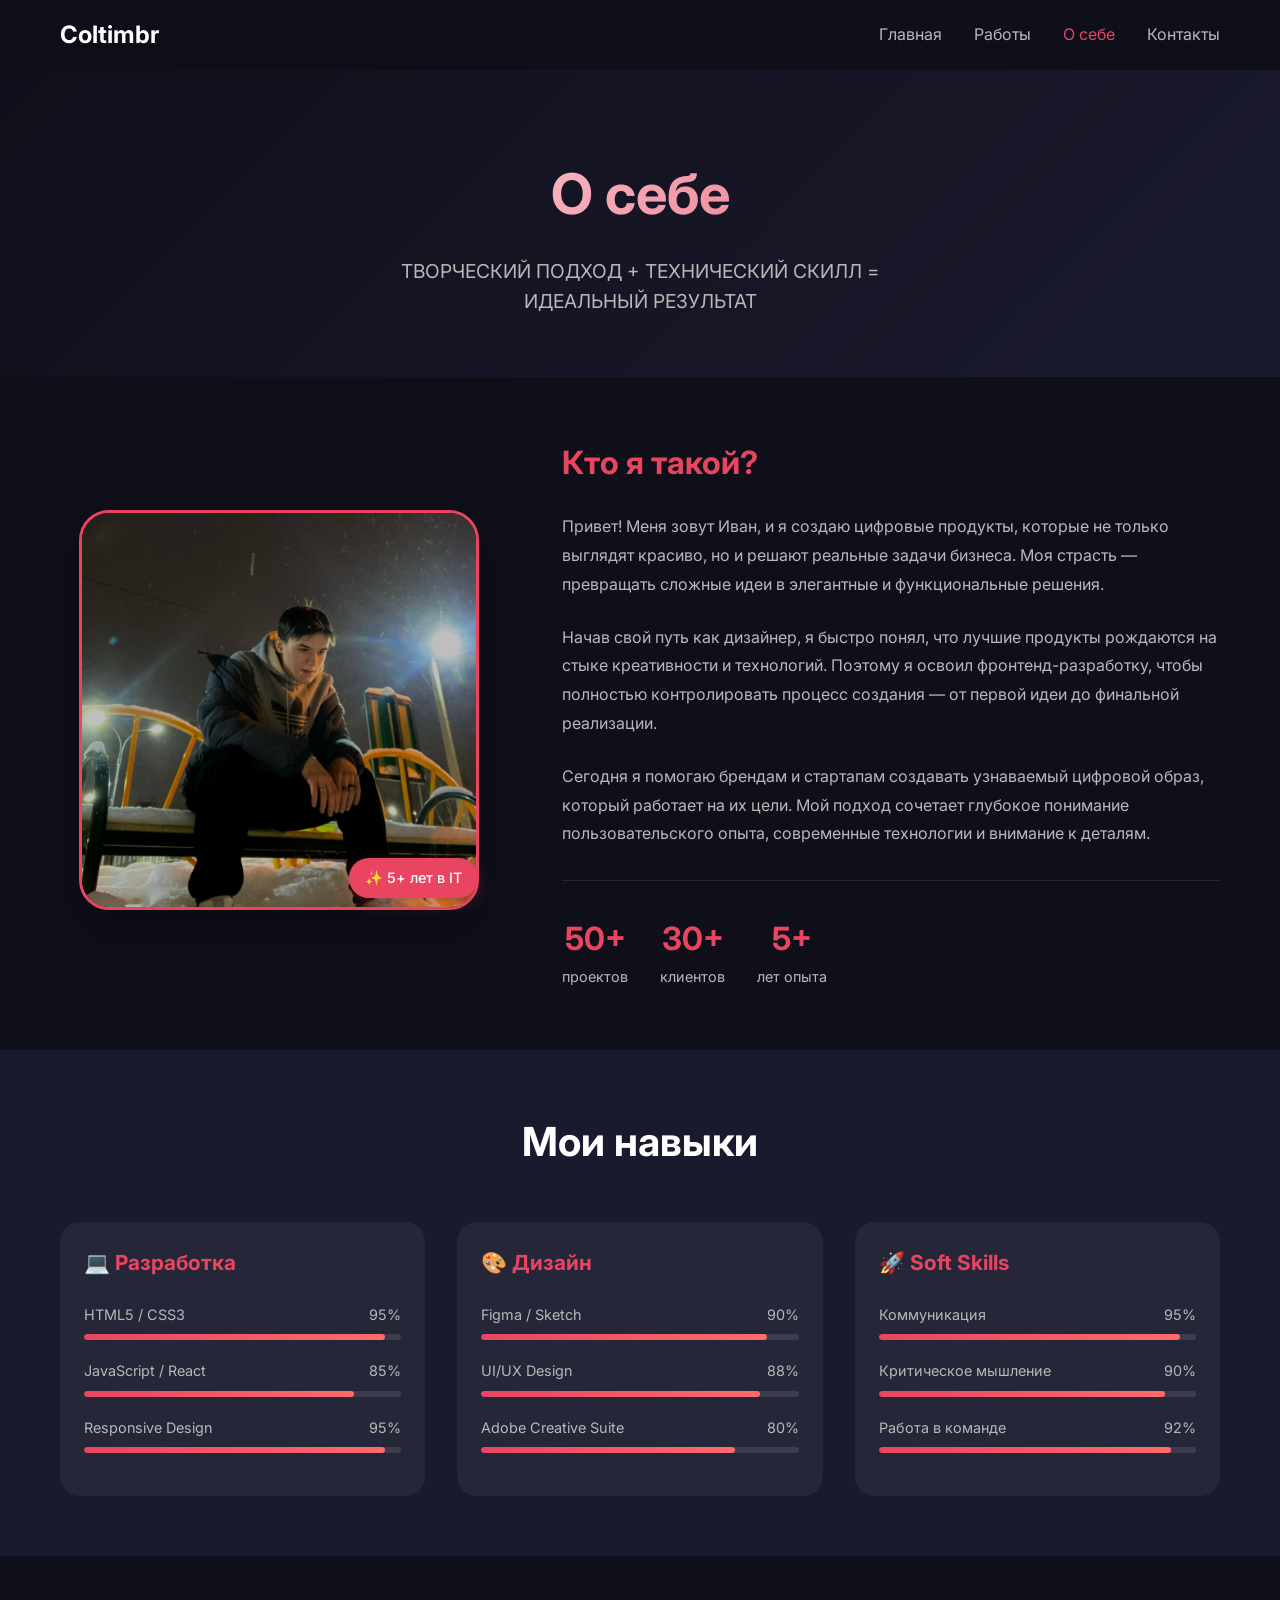
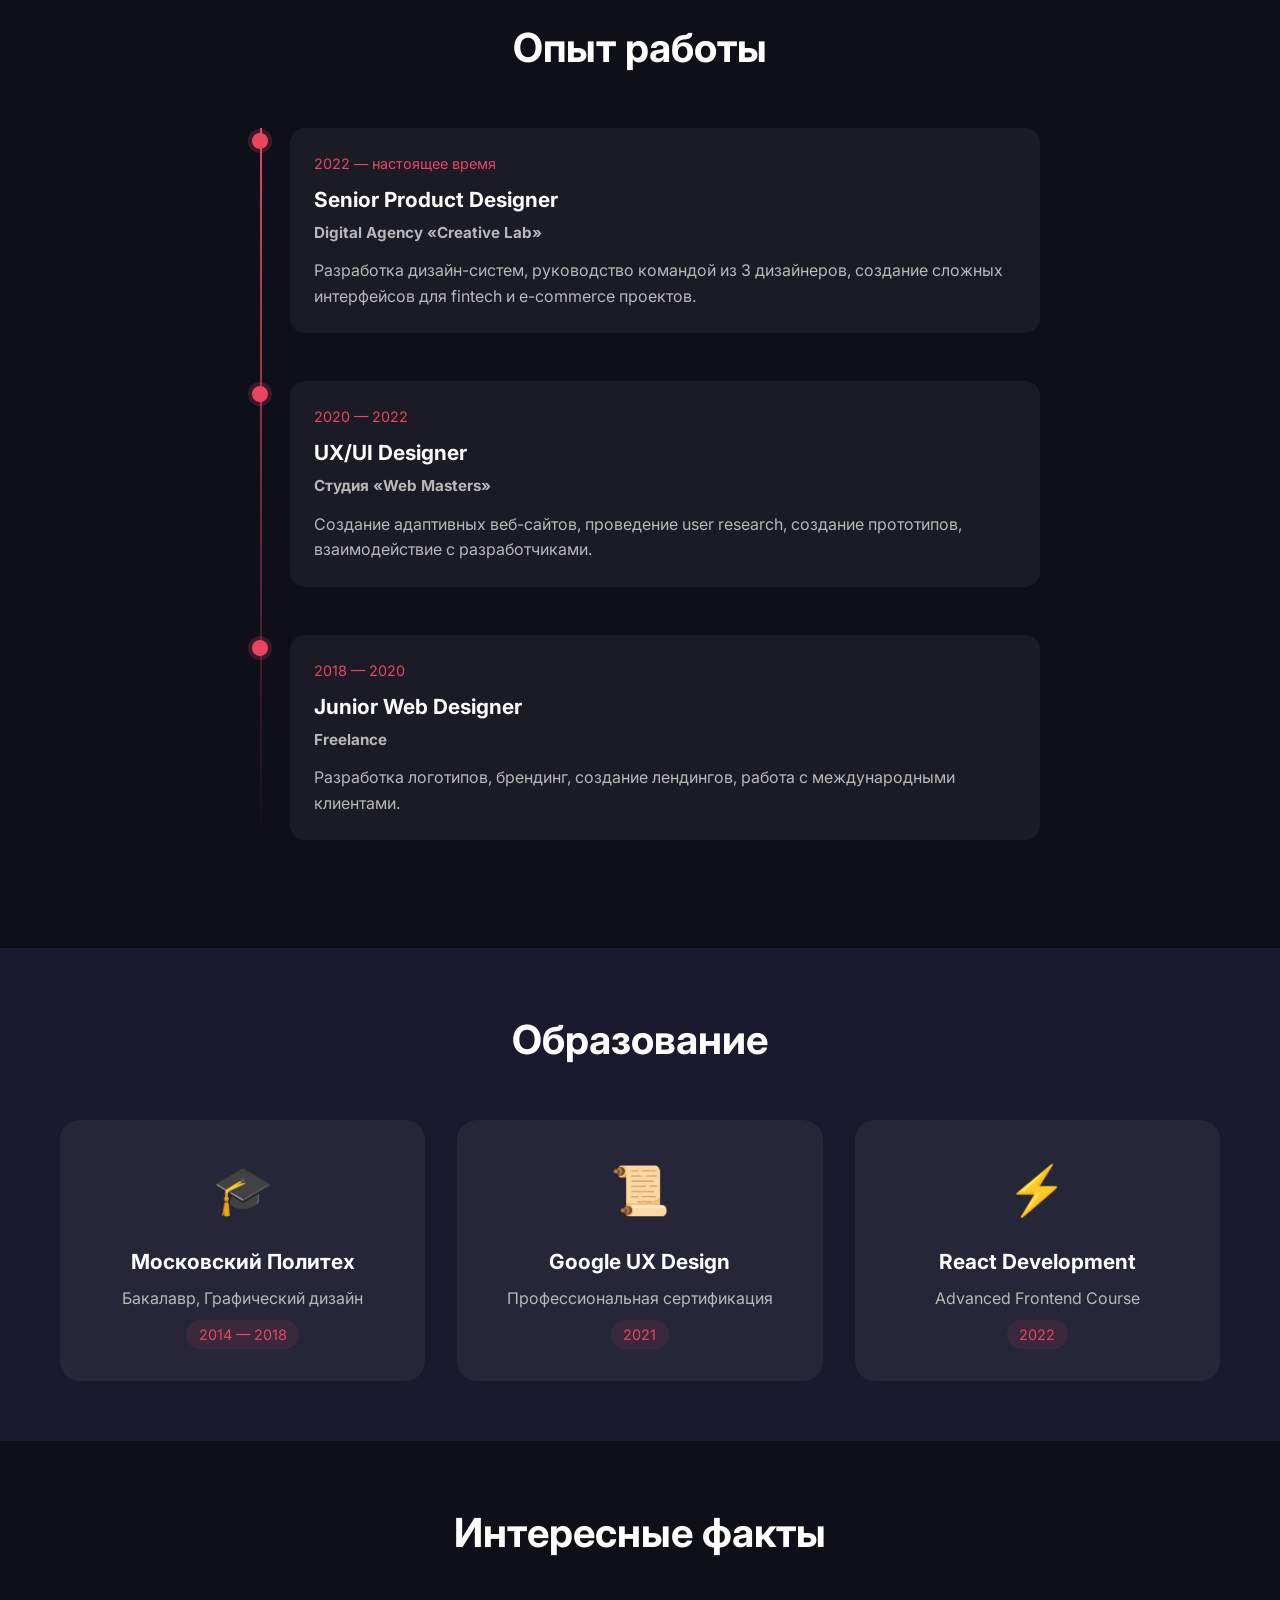
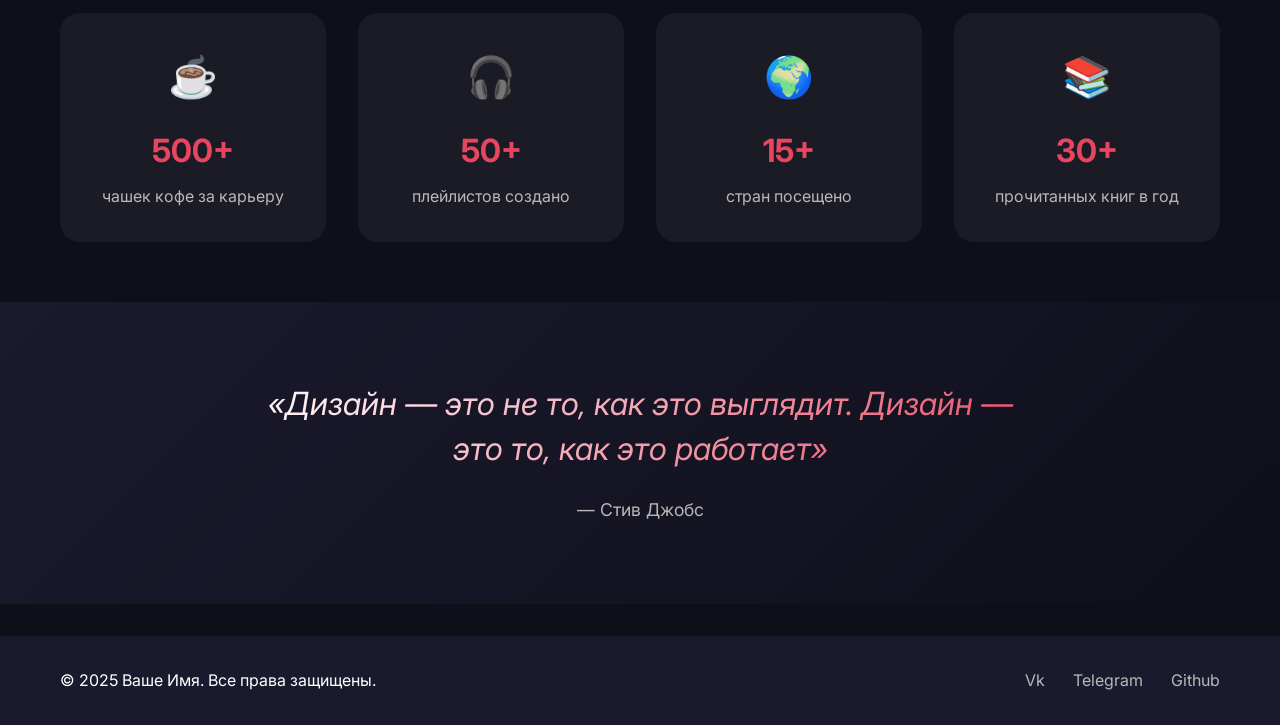
==== commit 9b3f2917: "update pages" ====
--- a/about.html
+++ b/about.html
@@ -3,7 +3,7 @@
 <head>
     <meta charset="UTF-8">
     <meta name="viewport" content="width=device-width, initial-scale=1.0">
-    <title>О себе | Ваше портфолио</title>
+    <title>Coltimbr о себе</title>
     <link rel="stylesheet" href="css/style.css">
     <link href="https://fonts.googleapis.com/css2?family=Inter:wght@300;400;500;600;700&display=swap" rel="stylesheet">
 </head>
@@ -12,7 +12,7 @@
     <nav class="navbar">
         <div class="container">
             <div class="nav-brand">
-                <a href="index.html">Ваше Имя</a>
+                <a href="index.html">Coltimbr</a>
             </div>
             <ul class="nav-menu">
                 <li><a href="index.html">Главная</a></li>
@@ -32,7 +32,7 @@
     <section class="page-header">
         <div class="container">
             <h1 class="page-title animate-text">О себе</h1>
-            <p class="page-subtitle animate-text-delay">Творческий подход + технический скилл = идеальный результат</p>
+            <p class="page-subtitle animate-text-delay">ТВОРЧЕСКИЙ ПОДХОД + ТЕХНИЧЕСКИЙ СКИЛЛ = ИДЕАЛЬНЫЙ РЕЗУЛЬТАТ</p>
         </div>
     </section>
 
@@ -48,7 +48,7 @@
                 </div>
                 <div class="bio-text">
                     <h2>Кто я такой?</h2>
-                    <p>Привет! Меня зовут [Ваше Имя], и я создаю цифровые продукты, которые не только выглядят красиво, но и решают реальные задачи бизнеса. Моя страсть — превращать сложные идеи в элегантные и функциональные решения.</p>
+                    <p>Привет! Меня зовут Иван, и я создаю цифровые продукты, которые не только выглядят красиво, но и решают реальные задачи бизнеса. Моя страсть — превращать сложные идеи в элегантные и функциональные решения.</p>
                     <p>Начав свой путь как дизайнер, я быстро понял, что лучшие продукты рождаются на стыке креативности и технологий. Поэтому я освоил фронтенд-разработку, чтобы полностью контролировать процесс создания — от первой идеи до финальной реализации.</p>
                     <p>Сегодня я помогаю брендам и стартапам создавать узнаваемый цифровой образ, который работает на их цели. Мой подход сочетает глубокое понимание пользовательского опыта, современные технологии и внимание к деталям.</p>
 
@@ -282,9 +282,9 @@
             <div class="footer-content">
                 <p>&copy; 2025 Ваше Имя. Все права защищены.</p>
                 <div class="social-links">
-                    <a href="#" target="_blank">Instagram</a>
-                    <a href="#" target="_blank">Behance</a>
-                    <a href="#" target="_blank">LinkedIn</a>
+                    <a href="https://vk.com/vanniipolka" target="_blank">Vk</a>
+                    <a href="https://web.telegram.org/" target="_blank">Telegram</a>
+                    <a href="https://github.com/Coltimbr" target="_blank">Github</a>
                 </div>
             </div>
         </div>
